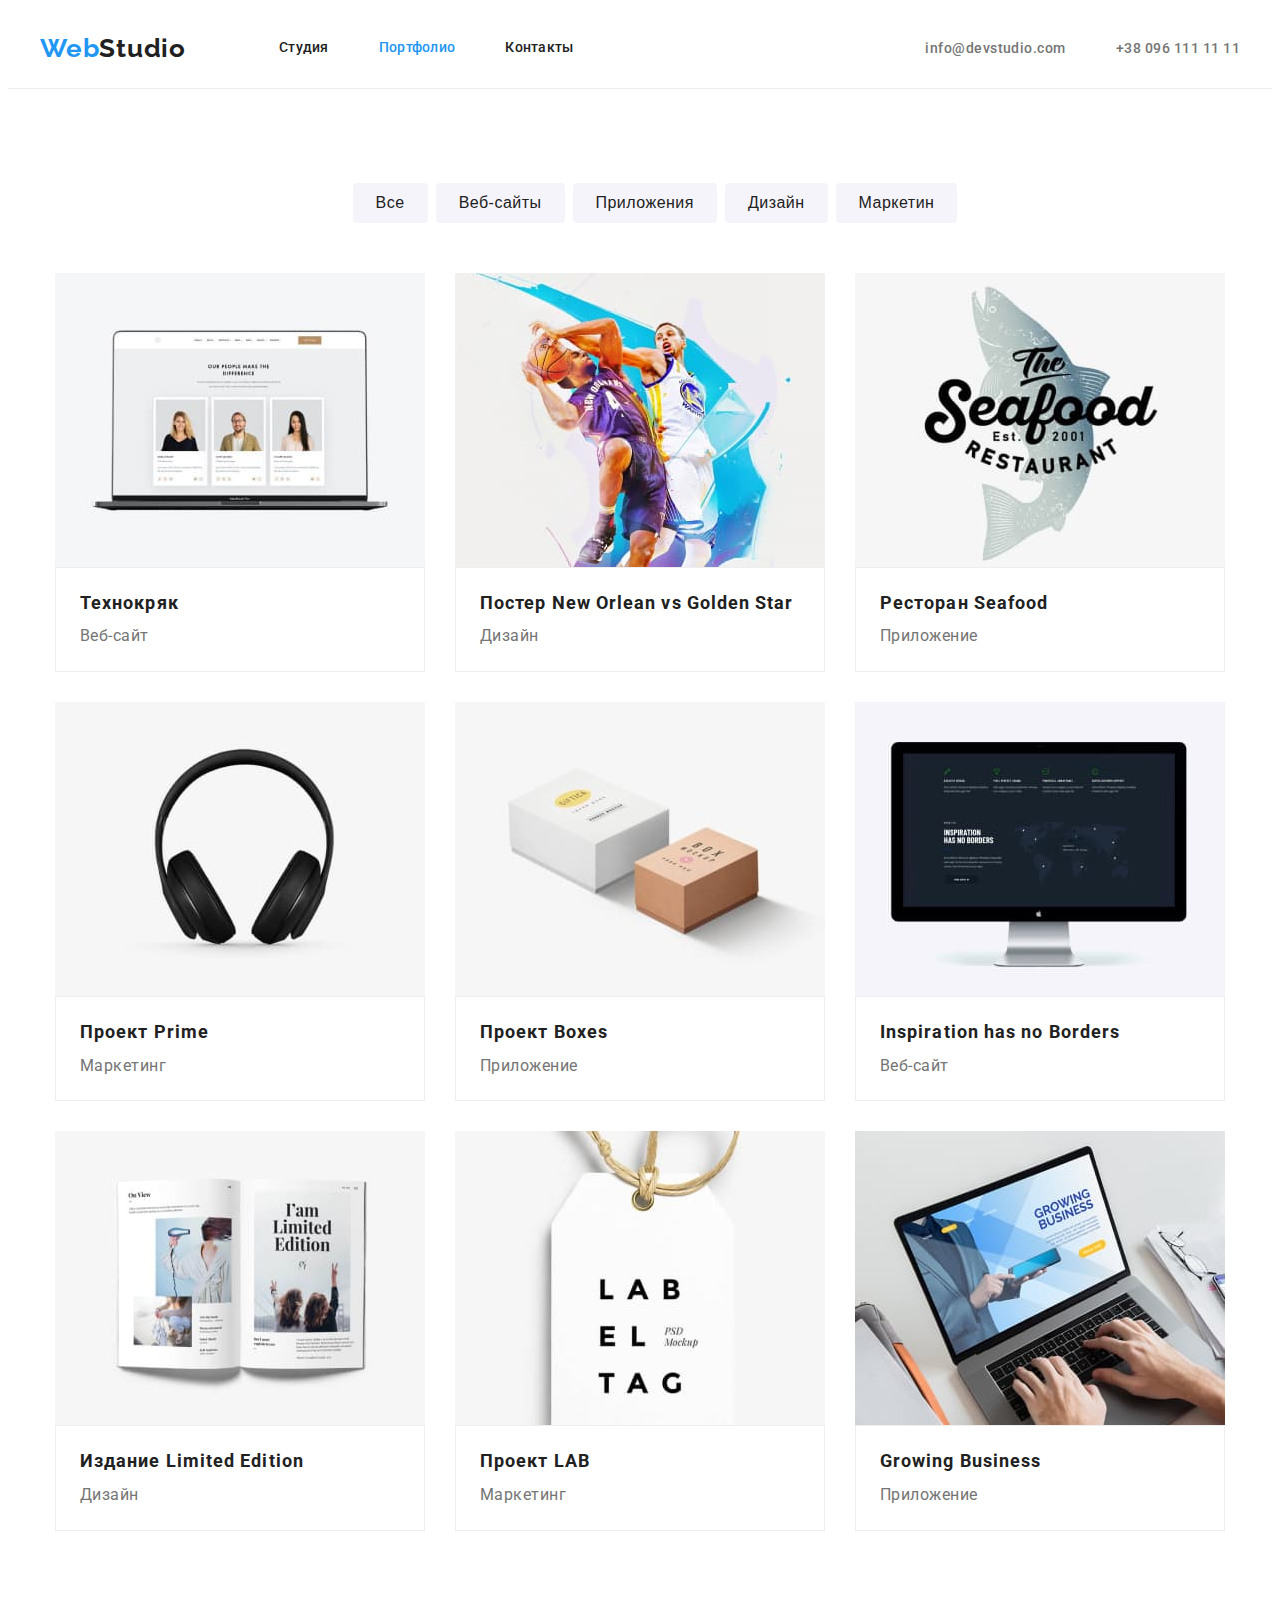
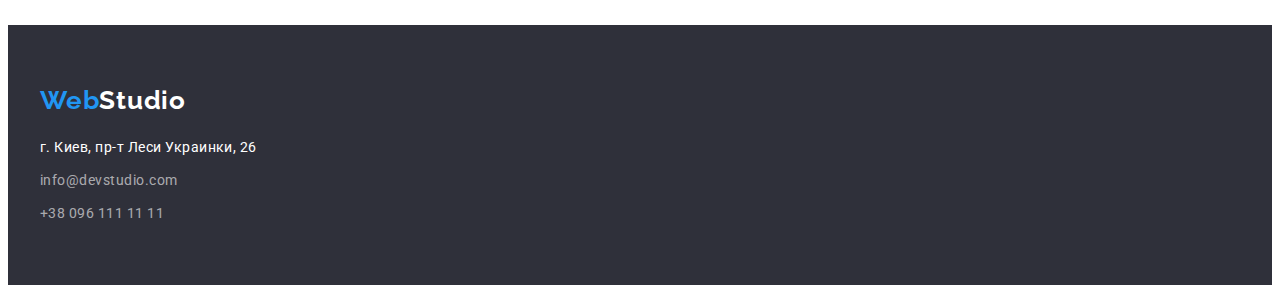
==== portfolio.html @ fa124081 "icon" ====
<!DOCTYPE html>
<html lang="en">
<head>
    <meta charset="UTF-8">
    <meta name="viewport" content="width=device-width, initial-scale=1.0">
    <title>Portfolio</title>
<link rel="preconnect" href="https://fonts.gstatic.com">
<link href="https://fonts.googleapis.com/css2?family=Raleway:wght@700&family=Roboto:wght@400;500;700;900&display=swap"
    rel="stylesheet">
    <link rel="stylesheet" href="https://cdnjs.cloudflare.com/ajax/libs/modern-normalize/1.0.0/modern-normalize.min.css"
        integrity="sha512-ISS7cAi1PEhQ8jnbJpJZMd29NlhNj4AWYyLOSp2CE/CsHxTCu+r+t0D2yoJudVrd0/8fTVPUVDzY5Tvli75u/g=="
        crossorigin="anonymous" />

    <link rel="stylesheet" href="./css/styles.css" />
</head>
<body>
    <!--Верхняя линия Шапка-->
    <header class="page-header">
        <div class="container">
        <nav class="top-line">
            <a href="/index.html" class="logo"> Web<span class="logo-part">Studio</span> </a>
    
            <ul class="site-nav">
                <li class="item"><a href="./index.html" class="link">Студия</a></li>
                <li class="item"><a href="" class="link current">Портфолио</a></li>
                <li class="item"><a href="" class="link">Контакты</a></li>
            </ul>
        </nav>
            <ul class="contacts-nav">
                <li class="item"><a href="mailto:info@devstudio.com" class="link">info@devstudio.com</a></li>
                <li class="item"><a href="tel:+380961111111" class="link">+38 096 111 11 11</a></li>
            </ul>
        </div>
        </header>
         <!-- основная секция--> 
        <main class="container">
            <section class="product">

                <div class="container">
            <ul class="portfolio-button">
                <li class="item"><button type="button">Все</button></li>
                <li class="item"><button type="button">Веб-сайты</button></li>
                <li class="item"><button type="button">Приложения</button></li>
                <li class="item"><button type="button">Дизайн</button></li>
                <li class="item"><button type="button">Маркетин</button></li>         
            </ul>
        
             <ul class="product-container">
                <li class="product-elements">
                    <a href="" class="link-product"> 
                    <img class="card-image" src="./images/tehnokrjak.jpg" alt="фото лэптоп" width="370"/>
                    <div class="content-portfolio">
                    <h3 class="product-section">Технокряк</h3> 
                    <p class="product-title">Веб-сайт</p>
                    </div>
                    </a>
                </li>
                <li class="product-elements">
                    <a href="" class="link-product">
                    <img class="card-image" src="./images/orlean.jpg" alt="фото баскетбол" width="370"/>
                    <div class="content-portfolio">
                    <h3 class="product-section">Постер New Orlean vs Golden Star</h3>
                    <p class="product-title">Дизайн</p>
                    </div>
                    </a>
                </li>
                <li class="product-elements">
                    <a href="" class="link-product">
                    <img class="card-image" src="./images/seafood.jpg" alt="фото рыба" width="370"/>
                    <div class="content-portfolio">
                    <h3 class="product-section">Ресторан Seafood</h3>
                    <p class="product-title">Приложение</p>
                    </div>
                    </a>
                </li>
                <li class="product-elements">
                    <a href="" class="link-product">
                    <img class="card-image" src="./images/prime.jpg" alt="фото наушники" width="370"/>
                    <div class="content-portfolio">
                    <h3 class="product-section">Проект Prime</h3>
                    <p class="product-title">Маркетинг</p>
                    </div>
                    </a>
                </li>
                <li class="product-elements">
                    <a href="" class="link-product">
                    <img class="card-image" src="./images/boxes.jpg" alt="фото коробки" width="370"/>
                    <div class="content-portfolio">
                    <h3 class="product-section">Проект Boxes</h3>
                    <p class="product-title">Приложение</p>
                    </div>
                    </a>
                </li>
                <li class="product-elements">
                    <a href="" class="link-product">
                    <img class="card-image" src="./images/inspiration.jpg" alt="фото монитор" width="370"/>
                    <div class="content-portfolio">
                    <h3 class="product-section">Inspiration has no Borders</h3>
                    <p class="product-title">Веб-сайт</p>
                    </div>
                    </a>
                </li>
                <li class="product-elements">
                    <a href="" class="link-product">
                    <img class="card-image" src="./images/edition.jpg" alt="фото журнал" width="370"/>
                    <div class="content-portfolio">
                    <h3 class="product-section">Издание Limited Edition</h3>
                    <p class="product-title">Дизайн</p>
                    </div>
                    </a>
                </li>
                <li class="product-elements">
                    <a href="" class="link-product">
                    <img class="card-image" src="./images/LAB.jpg" alt="фото лейба" width="370"/>
                    <div class="content-portfolio">
                    <h3 class="product-section">Проект LAB</h3>
                    <p class="product-title">Маркетинг</p>
                    </div>
                    </a>
                </li>
                <li class="product-elements">
                    <a href="" class="link-product">
                    <img class="card-image" src="./images/business.jpg" alt="фото человек печатает" width="370"/>
                    <div class="content-portfolio">
                    <h3 class="product-section">Growing Business</h3>
                    <p class="product-title">Приложение</p>
                    </div>
                    </a>
                </li>
                </ul>
                </div>
            </section>       
        </main>
    <!-- footer -->
    <footer class="footer-bg" >
        <div class="container footer">
            <a href="/index.html" class="logo"> Web<span class="logo-footer">Studio</span> </a>
            <address class="address">
                <p class="address-text">г. Киев, пр-т Леси Украинки, 26</p>
                    <a class="link footer">info@devstudio.com</a>
                    <a class="link footer">+38 096 111 11 11</a>
            </address>
        </div>
    </footer>
</body>
</html>
---- css/styles.css ----
:root {
  --primary-text-color: #212121;
  --title-text-color: #757575;
  --accent-color: #2196f3;
  --hero-text-color: #ffffff;
  --portfolio-bg-buttons: #f5f4fa;
  --hero-footer-bg: #2f303a;
  --address-link-footer: rgba(255, 255, 255, 0.6);
  --general-bg: #e5e5e5;
}

body {
  color: var(--primary-text-color);

  font-family: Roboto, sans-serif;
  letter-spacing: 0.03em;
}
/* утилиты */
.container {
  width: 1200px;
  padding-left: 15px;
  padding-right: 15px;
  margin-left: auto;
  margin-right: auto;
}
.card-image {
  display: block;
  /* overflow: hidden; */
}

/* img {
  display: block;
  max-width: 100%;
  height: auto;
} */

ul {
  list-style: none;
  padding: 0;
  margin: 0;
}
h2,
h3,
p {
  margin-top: 0;
  margin-bottom: 0;
}

a,
.logo,
.link {
  text-decoration: none;
}

/* цвет основного текста background: #212121 
*/
/* вторичный цвет текста  #757575 */

/*  белый #FFFFFF */
/* акцент #2196F3 */

/* цвет фона основной секции и футера #2F303A */
/* цвет фона чем мы занимаемся #2F303A */
/* цвет фона наша команда #F5F4FA */

/* шапка */
.page-header {
  border-bottom: 1px solid #ececec;
}

.page-header > .container {
  display: flex;
  align-items: center;
}

.top-line {
  display: flex;
  align-items: center;
}

.logo {
  color: var(--accent-color);

  font-family: Raleway, sans-serif;
  font-weight: 700;
  font-size: 26px;
  line-height: 1.19;
  letter-spacing: 0.03em;
}

/* contacts nav */

.contacts-nav .link {
  color: var(--title-text-color);
  font-style: normal;
  font-weight: 500;
  font-size: 14px;
  line-height: 1.14;‹
  letter-spacing: 0.02em;
}

.contacts-nav a:hover,
.contacts-nav a:focus {
  color: var(--accent-color);
}

.contacts-nav {
  display: flex;
  margin-left: auto;
}
/* .contacts-nav .footer {
  display: block;
  margin-left: 0px; */
}

.contacts-nav .item {
  margin-left: 50px;
}

.contacts-nav .item + .item {
  margin-left: 50px;
}

.logo-part {
  color: var(--primary-text-color);
}

/* hero */

.hero-bg {
  background: #C4C4C4;
  max-width: 1600px;
  height: 600px;
  margin-left: auto;
  margin-right: auto;
  background-image:linear-gradient(to right, rgba(47, 48, 58, 0.4) , rgba(47, 48, 58, 0.4) ) , url(../images/hero.jpg);
  padding-top: 200px;
  padding-bottom: 200px;
  text-align: center;
  background-size: cover;
  
}

.hero-title {
  margin-top: 0;
  margin-bottom: 30px;
  color: var(--hero-text-color);
  font-weight: 900;
  font-size: 44px;
  line-height: 1.36;
  letter-spacing: 0.06em;
  text-transform: uppercase;
}

/* site nav */

.site-nav {
  display: flex;
  margin-left: 93px;
}

/* .site-nav .item:not(:last-child) {
  margin-right: 50px;
} */
.site-nav .item + .item {
  margin-left: 50px;
}

.site-nav .link {
  display: block;
  padding-top: 32px;
  padding-bottom: 32px;

  color: var(--primary-text-color);

  font-weight: 500;
  font-size: 14px;
  line-height: 1.14;
  letter-spacing: 0.02em;
}

.site-nav .link.current {
  color: var(--accent-color);
}

.site-nav a:hover,
.site-nav a:focus {
  color: var(--accent-color);
}

/* особенности */

.especially-bg {
  padding-top: 94px;
  border-bottom: 0;
}

.especially-bg .item {
 width: 270px;
}

.text-section {
  display: flex;
}

.text-section .item::before {
  display: block;
  content: " ";
  height: 120px;
  margin-bottom: 30px;
  background-repeat: no-repeat;
  background-position: center;
  background-color: #F5F4FA;
  border-radius: 4px;
}
.icon-antenna::before{
  background-image: url(../images/antenna.svg);

}
.icon-clock::before {
  background-image: url(../images/clock.svg);
}
.icon-diagram::before {
  background-image: url(../images/diagram.svg);
}
.icon-astronaut::before {
  background-image: url(../images/astronaut.svg);
}

.text-section .item + .item {
  margin-left: 30px;
}

.section {
  margin-bottom: 10px;
  color: var(--primary-text-color);
  text-transform: uppercase;
  font-weight: 700;
  font-size: 14px;
  line-height: 1.14;
}

.section-title {
  color: var(--title-text-color);

  font-weight: 400;
  font-size: 14px;
  line-height: 1.7;
  letter-spacing: 0.03em;
  
}

.product-section {
  color: var(--primary-text-color);

  font-weight: 700;
  font-size: 18px;
  line-height: 1.7;
  letter-spacing: 0.06em;
}

/* чем мы занимаемся */

.work-container {
  display: flex;
  margin: -15px;
}

.work-elements {
  width: 370px;
  margin: 15px;
}

.work-section {
  margin-bottom: 50px;
  color: var(--primary-text-color);

  font-style: normal;
  font-weight: 700;
  font-size: 36px;
  line-height: 1.16;
  letter-spacing: 0.03em;
  text-align: center;
}

.work-bg {
  padding-top: 94px;
  padding-bottom: 94px;
}

/* наша команда */

.team-container {
  display: flex;
  margin: -15px;
}

.team-elements {
  width: 270px;
  margin: 15px;
  text-align: center;
}

.content-team {
  background-color: var(--hero-text-color);

  box-shadow: 0px 1px 3px rgba(0, 0, 0, 0.12), 0px 1px 1px rgba(0, 0, 0, 0.14),
    0px 2px 1px rgba(0, 0, 0, 0.2);
  border-radius: 0px 0px 4px 4px;

  padding: 30px 10px;
}

.team-bg {
  padding-top: 94px;
  padding-bottom: 94px;
  background-color: var(--portfolio-bg-buttons);
}

.team-section {
  margin-bottom: 10px;
  font-weight: 500;
  font-size: 16px;
  line-height: 1.2;
  letter-spacing: 0.03em;
}

.team-title {
  margin-bottom: 16px;
  color: var(--title-text-color);

  font-weight: 400;
  font-size: 16px;
  line-height: 1.2;
  letter-spacing: 0.03em;
}

.social-networks {
  padding-left: 32px;
  padding-right: 32px;
  padding-bottom: 30px;
  width: 44px;
  height: 44px; 
  display: flex;
  align-items: center;
  border: none;
  cursor: pointer;
}
.social-team {
  

}

/* button */

.button {
  color: var(--accent-color);
}

.studio-button {
  display: inline-block;
  border: 1px solid transparent;
  border-radius: 4px;
  padding: 10px 32px;
  min-width: 200px;

  color: var(--hero-text-color);
  background-color: var(--accent-color);
  font-weight: 700;
  font-size: 16px;
  line-height: 1.8;
  letter-spacing: 0.06em;
}

.portfolio-button {
  margin-bottom: 50px;
  display: flex;
  justify-content: center;
}

.portfolio-button .item + .item {
  margin-left: 8px;
}

.portfolio-button button {
  display: inline-block;
  border: 1px solid transparent;
  border-radius: 4px;
  padding: 6px 22px;
  min-width: 73px;

  color: var(--primary-text-color);
  background-color: var(--portfolio-bg-buttons);
  font-weight: 500;
  font-size: 16px;
  line-height: 1.6;
  letter-spacing: 0.03em;
  text-align: center;
}

.portfolio-button button:hover,
.portfolio-button button:focus {
  color: var(--hero-text-color);
  background-color: var(--accent-color);
}

/* footer */

.address {
  display: flex;
  flex-direction: column;
  margin-top: 20px;
}

.address-text {
  color: var(--hero-text-color);
  font-style: normal;
  font-weight: 400;
  font-size: 14px;
  line-height: 1.71;
}

.logo-footer {
  color: var(--hero-text-color);
}

.link.footer {
   margin-top: 9px;
  color: var(--address-link-footer);
  font-style: normal;
  font-weight: 400;
  font-size: 14px;
  line-height: 1.71;
}

.footer-bg {
  background-color: var(--hero-footer-bg);
  padding-top: 60px;
  padding-bottom: 60px;
}

/* портфолио */

.product {
  padding-top: 94px;
  padding-bottom: 94px;
}

.product-container {
  display: flex;
  flex-wrap: wrap;
  margin: -15px;
}

.product-section {
  margin-top: 0;
  margin-bottom: 4px;
}

.product-title {
  color: var(--title-text-color);

  font-weight: 400;
  font-size: 16px;
  line-height: 1.8;
  letter-spacing: 0.03em;
}

.content-portfolio {
  background-color: var(--hero-text-color);
  border: 1px solid #eeeeee;
  box-sizing: border-box;
  padding: 20px 24px;
}

.link-product {
  display: block;
}

/* .product-elements {
  width: calc((100% - 60px) / 3);
  margin-right: 30px;
} */
.product-elements {
  width: 370px;
  /* margin-right: 30px;
  margin-bottom: 30px; */
  margin: 15px;
}

.product-elements:nth-child(3n) {
  margin-right: 0;
}

/* .product-elements:nth-last-child(-n + 3) {
  margin-bottom: 94px;
} */
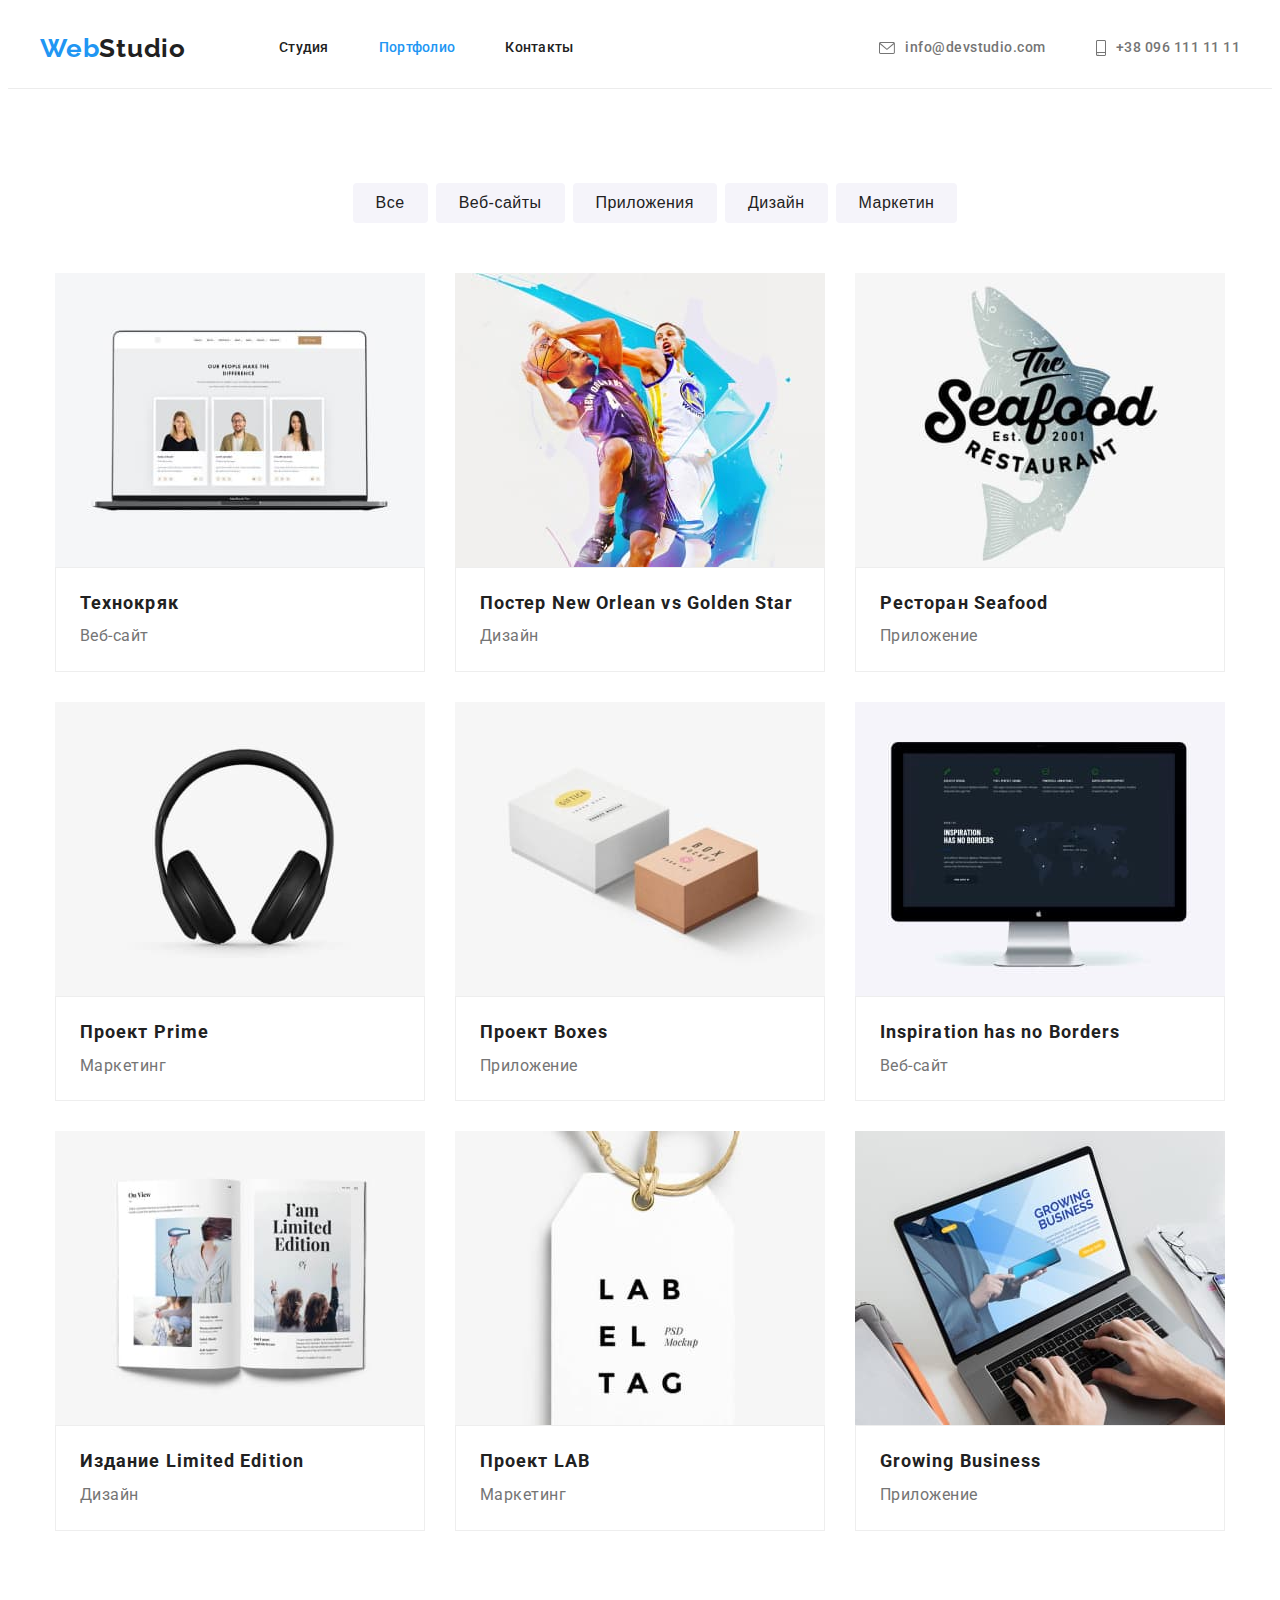
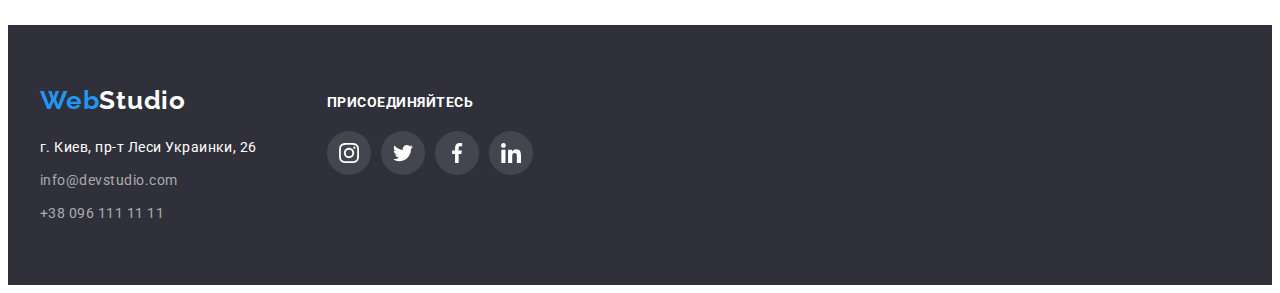
==== commit ef5f65d6: "finish" ====
--- a/portfolio.html
+++ b/portfolio.html
@@ -27,8 +27,18 @@
             </ul>
         </nav>
             <ul class="contacts-nav">
-                <li class="item"><a href="mailto:info@devstudio.com" class="link">info@devstudio.com</a></li>
-                <li class="item"><a href="tel:+380961111111" class="link">+38 096 111 11 11</a></li>
+                <li class="item">
+                    <a class="link contacts-link" href="mailto:info@devstudio.com" >
+                        <svg class="contacts-icon" width="16" height="12">
+                            <use href="./images/sprite-icon.svg#icon-envelope"></use>
+                        </svg>
+                        info@devstudio.com</a></li>
+                <li class="item">
+                    <a class="link contacts-link" href="tel:+380961111111">
+                    <svg class="contacts-icon" width="10" height="16">
+                        <use href="./images/sprite-icon.svg#icon-smartphone"></use>
+                    </svg>
+                    +38 096 111 11 11</a></li>
             </ul>
         </div>
         </header>
@@ -133,7 +143,8 @@
         </main>
     <!-- footer -->
     <footer class="footer-bg" >
-        <div class="container footer">
+        <div class="container">
+        <div class="footer">
             <a href="/index.html" class="logo"> Web<span class="logo-footer">Studio</span> </a>
             <address class="address">
                 <p class="address-text">г. Киев, пр-т Леси Украинки, 26</p>
@@ -141,6 +152,40 @@
                     <a class="link footer">+38 096 111 11 11</a>
             </address>
         </div>
+        <div class="join-section">
+            <p class="join-text">присоединяйтесь</p>
+            <ul class="social-networks">
+                <li class="social-icon">
+                    <a href="" class="link-footer">
+                        <svg class="social-footer" width="20" height="20">
+                            <use href="./images/sprite-icon.svg#icon-instagram"></use>
+                        </svg>
+                    </a>
+                </li>
+                <li class="social-icon">
+                    <a href="" class="link-footer">
+                        <svg class="social-footer" width="20" height="20">
+                            <use href="./images/sprite-icon.svg#icon-twitter"></use>
+                        </svg>
+                    </a>
+                </li>
+                <li class="social-icon">
+                    <a href="" class="link-footer">
+                        <svg class="social-footer" width="20" height="20">
+                            <use href="./images/sprite-icon.svg#icon-facebook"></use>
+                        </svg>
+                    </a>
+                </li>
+                <li class="social-icon">
+                    <a href="" class="link-footer">
+                        <svg class="social-footer" width="20" height="20">
+                            <use href="./images/sprite-icon.svg#icon-linkedin"></use>
+                        </svg>
+                    </a>
+                </li>
+            </ul>
+        </div>
+        </div>
     </footer>
 </body>
 </html>--- a/css/styles.css
+++ b/css/styles.css
@@ -99,26 +99,39 @@
   letter-spacing: 0.02em;
 }
 
+
+.contacts-nav .contacts-link {
+  display: flex;
+ align-items: center;
+} 
+
+
 .contacts-nav a:hover,
 .contacts-nav a:focus {
   color: var(--accent-color);
-}
+  --color3: var(--accent-color)
+}
+
 
 .contacts-nav {
   display: flex;
   margin-left: auto;
 }
-/* .contacts-nav .footer {
+ /* .contacts-nav .footer {
   display: block;
   margin-left: 0px; */
-}
-
-.contacts-nav .item {
+
+
+.contacts-nav .item:not(:first-child) {
   margin-left: 50px;
 }
 
-.contacts-nav .item + .item {
+/* .contacts-nav .item + .item {
   margin-left: 50px;
+} */
+
+.contacts-icon {
+  margin-right: 10px;
 }
 
 .logo-part {
@@ -297,6 +310,7 @@
 
 .team-elements {
   width: 270px;
+  height: 428px;
   margin: 15px;
   text-align: center;
 }
@@ -308,7 +322,7 @@
     0px 2px 1px rgba(0, 0, 0, 0.2);
   border-radius: 0px 0px 4px 4px;
 
-  padding: 30px 10px;
+  padding: 30px 32px;
 }
 
 .team-bg {
@@ -336,19 +350,75 @@
 }
 
 .social-networks {
-  padding-left: 32px;
-  padding-right: 32px;
-  padding-bottom: 30px;
-  width: 44px;
-  height: 44px; 
-  display: flex;
-  align-items: center;
-  border: none;
-  cursor: pointer;
-}
-.social-team {
-  
-
+
+  display: flex;
+  justify-content: center;
+
+}
+.social-networks .social-icon:not(:last-child) {
+  margin-right: 10px;
+}
+
+  .social-networks .link-icon { 
+ display: flex;
+ justify-content: center;
+ align-items: center;
+ background: #FFFFFF;
+ width: 44px;
+ height: 44px;
+ border-radius: 50%;
+}
+
+
+  .social-networks .link-icon:hover {
+  background: #2196F3;
+  --color1:#FFFFFF
+}
+
+/* Постоянные клиенты */
+
+.customers-bg {
+ padding-top: 94px;
+ padding-bottom: 94px;
+}
+
+.customers-container .list-customers:not(:last-child) {
+  margin-right: 30px;
+}
+
+
+.customers-bg .customers-container {
+ display: flex;
+ align-items: center;
+}
+
+
+.customers-section {
+ margin-bottom: 50px;
+ color: var(--primary-text-color);
+ font-style: normal;
+ font-weight: 700;
+ font-size: 36px;
+ line-height: 1.16;
+ letter-spacing: 0.03em;
+ text-align: center;
+}
+
+
+.customers-container .link-customers {
+ display: flex;
+ justify-content: center;
+ align-items: center;
+ width: 170px;
+ height: 90px;
+ border: 1px solid #AFB1B8;
+ box-sizing: border-box;
+ border-radius: 4px;
+}
+
+.customers-container .link-customers:hover {
+  border: 1px solid #2196F3;
+  --color1: #2196F3;
 }
 
 /* button */
@@ -405,6 +475,7 @@
 }
 
 /* footer */
+
 
 .address {
   display: flex;
@@ -437,6 +508,41 @@
   background-color: var(--hero-footer-bg);
   padding-top: 60px;
   padding-bottom: 60px;
+}
+
+/* join */
+.footer-bg .container {
+  display: flex;
+  /* align-items: center; */
+}
+
+.footer-bg .join-section {
+  margin-top: 10px;
+  margin-left: 70px;
+}
+
+
+.social-networks .link-footer {  
+ display: flex;
+ justify-content: center;
+ align-items: center;
+ background: rgba(255, 255, 255, 0.1);
+ --color1: #ffffff;
+ width: 44px;
+ height: 44px;
+ border-radius: 50%;
+}
+.social-networks .link-footer:hover {
+  background: #2196F3;
+}
+
+.join-text {
+ margin-bottom: 20px;
+ color: var(--hero-text-color);
+ text-transform: uppercase;
+ font-weight: 700;
+ font-size: 14px;
+ line-height: 1.14;
 }
 
 /* портфолио */
